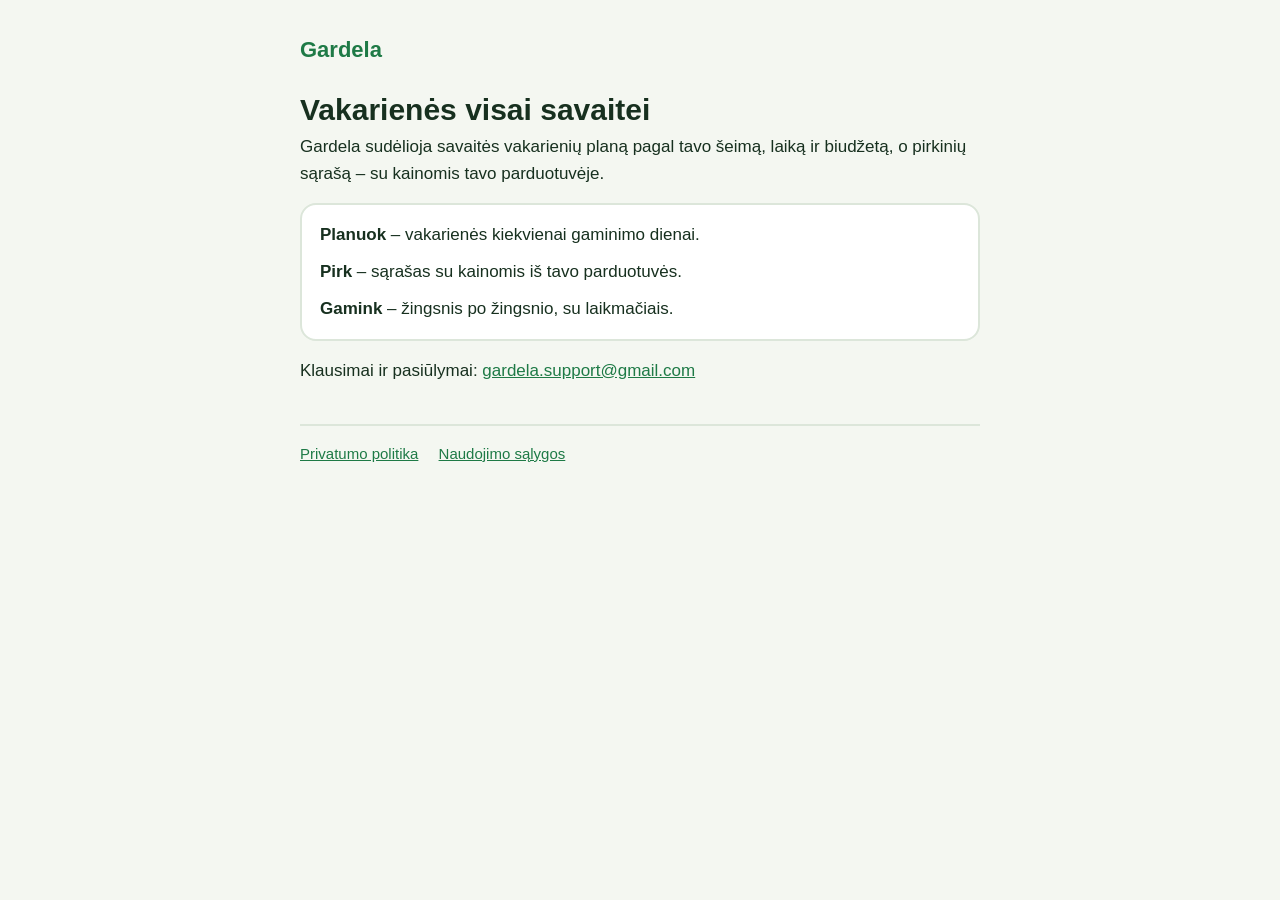
==== index.html @ df39441b "Add privacy policy and terms pages" ====
<!DOCTYPE html>
<html lang="lt">
<head>
<meta charset="utf-8">
<meta name="viewport" content="width=device-width, initial-scale=1">
<title>Gardela – vakarienės visai savaitei</title>
<meta name="description" content="Gardela sudėlioja savaitės vakarienių planą ir pirkinių sąrašą su kainomis tavo parduotuvėje.">
<link rel="stylesheet" href="/style.css">
</head>
<body>
<main>
<header><a class="brand" href="/">Gardela</a></header>
<h1>Vakarienės visai savaitei</h1>
<p>Gardela sudėlioja savaitės vakarienių planą pagal tavo šeimą, laiką ir biudžetą, o pirkinių sąrašą – su kainomis tavo parduotuvėje.</p>
<div class="card">
<p><strong>Planuok</strong> – vakarienės kiekvienai gaminimo dienai.</p>
<p><strong>Pirk</strong> – sąrašas su kainomis iš tavo parduotuvės.</p>
<p style="margin:0"><strong>Gamink</strong> – žingsnis po žingsnio, su laikmačiais.</p>
</div>
<p>Klausimai ir pasiūlymai: <a href="mailto:gardela.support@gmail.com">gardela.support@gmail.com</a></p>
<footer>
<a href="/privatumas">Privatumo politika</a>
<a href="/salygos">Naudojimo sąlygos</a>
</footer>
</main>
</body>
</html>
---- style.css ----
:root{--bg:#F4F7F1;--text:#17301F;--muted:#4F6355;--accent:#1E7A46;--line:#DCE6DA;--card:#FFFFFF}
*{box-sizing:border-box}
html{-webkit-text-size-adjust:100%}
body{margin:0;background:var(--bg);color:var(--text);font:17px/1.6 -apple-system,BlinkMacSystemFont,"Segoe UI",Roboto,"Helvetica Neue",Arial,sans-serif}
main{max-width:720px;margin:0 auto;padding:32px 20px 64px}
header{margin-bottom:24px}
.brand{font-weight:800;font-size:22px;color:var(--accent);text-decoration:none}
h1{font-size:30px;line-height:1.25;margin:24px 0 4px}
.updated{color:var(--muted);font-size:15px;margin:0 0 24px}
h2{font-size:20px;line-height:1.3;margin:32px 0 8px}
p,li{margin:0 0 10px}
ul{padding-left:22px;margin:0 0 12px}
a{color:var(--accent)}
.card{background:var(--card);border:2px solid var(--line);border-radius:16px;padding:16px 18px;margin:16px 0}
footer{margin-top:40px;padding-top:16px;border-top:2px solid var(--line);color:var(--muted);font-size:15px}
footer a{margin-right:16px}
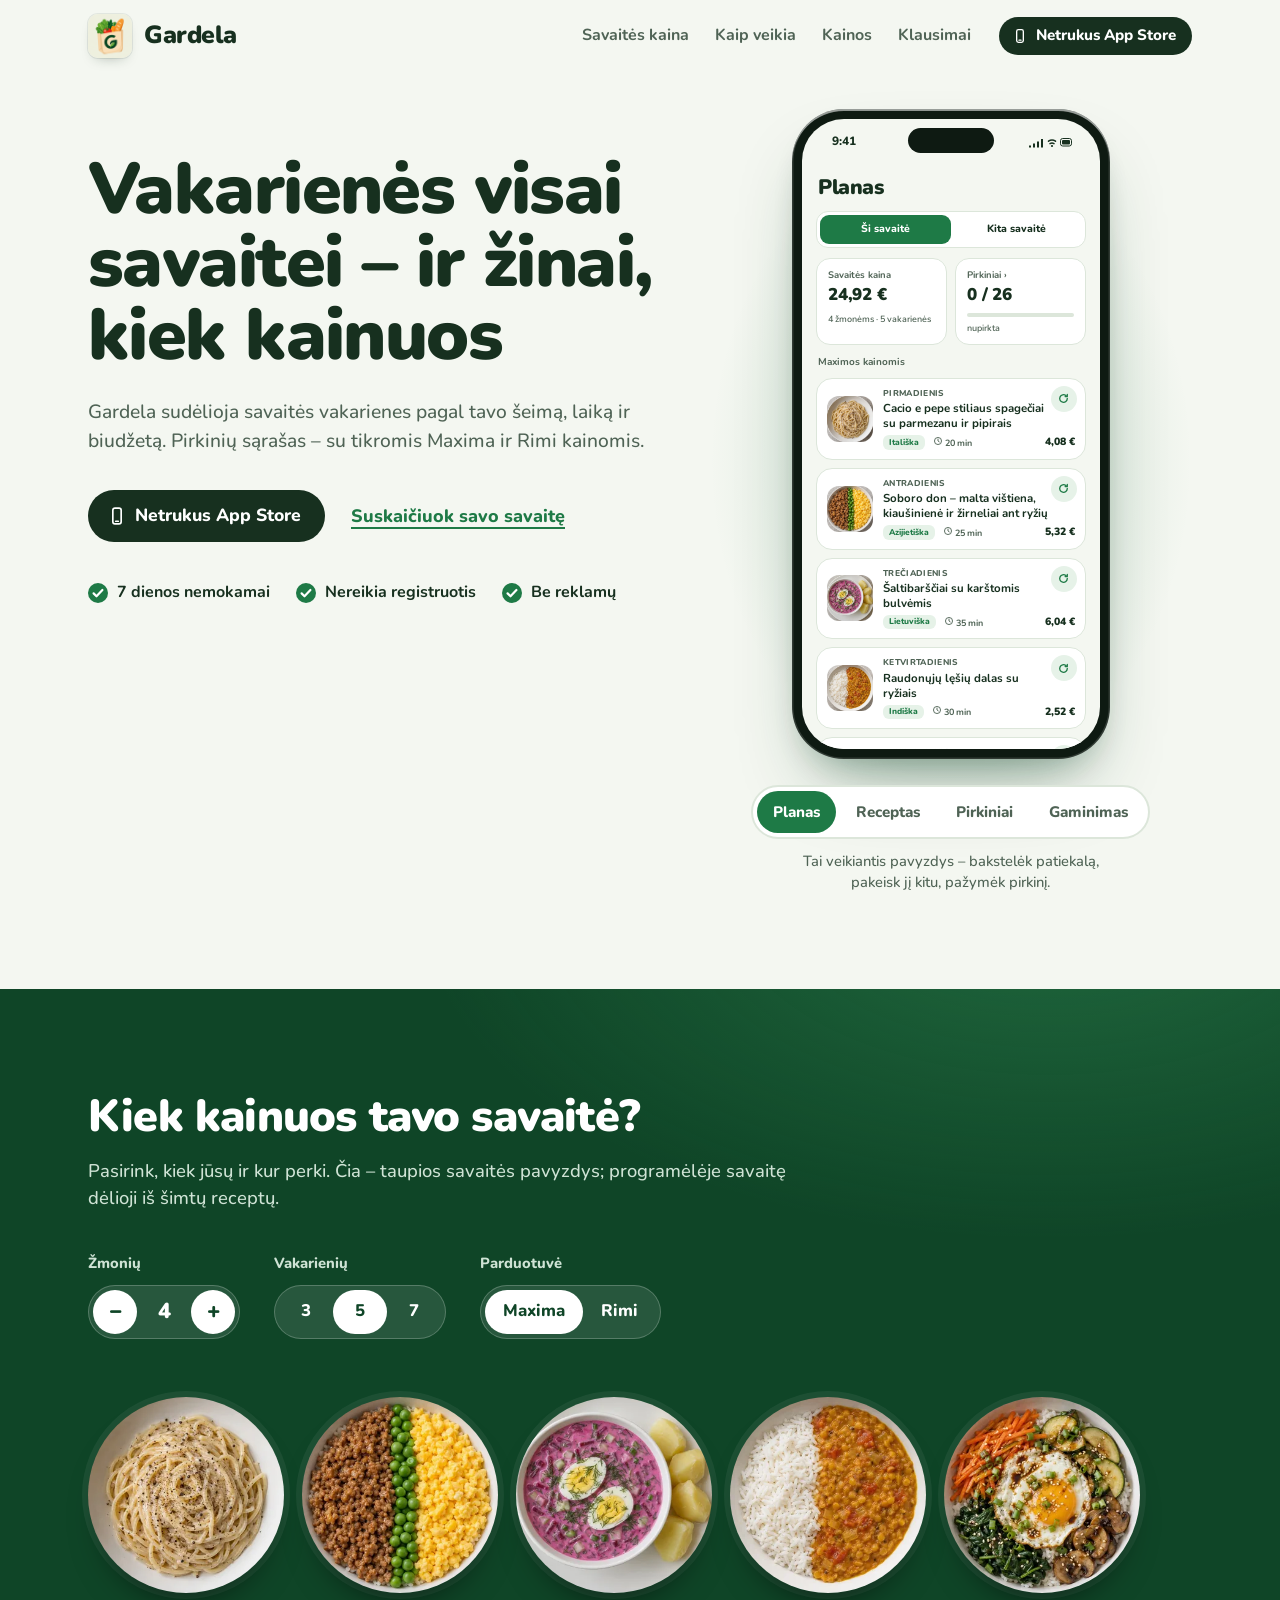
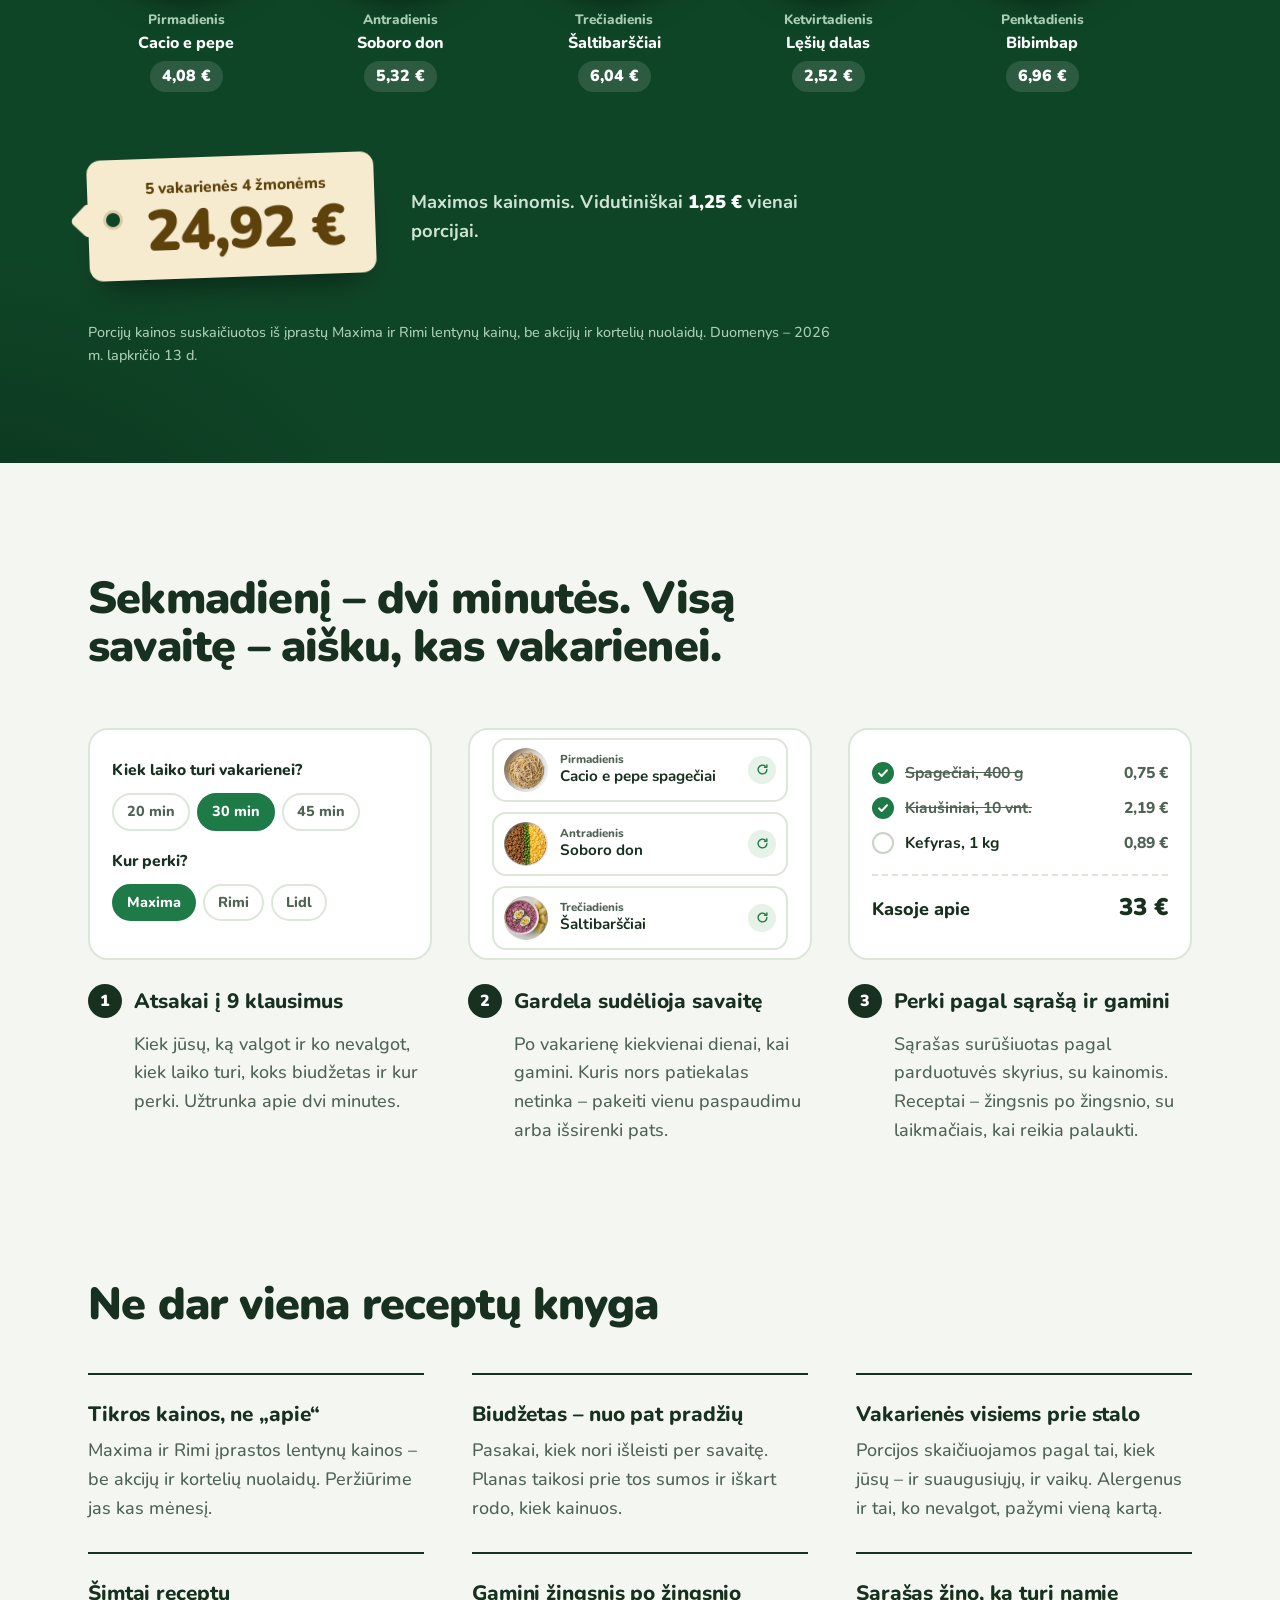
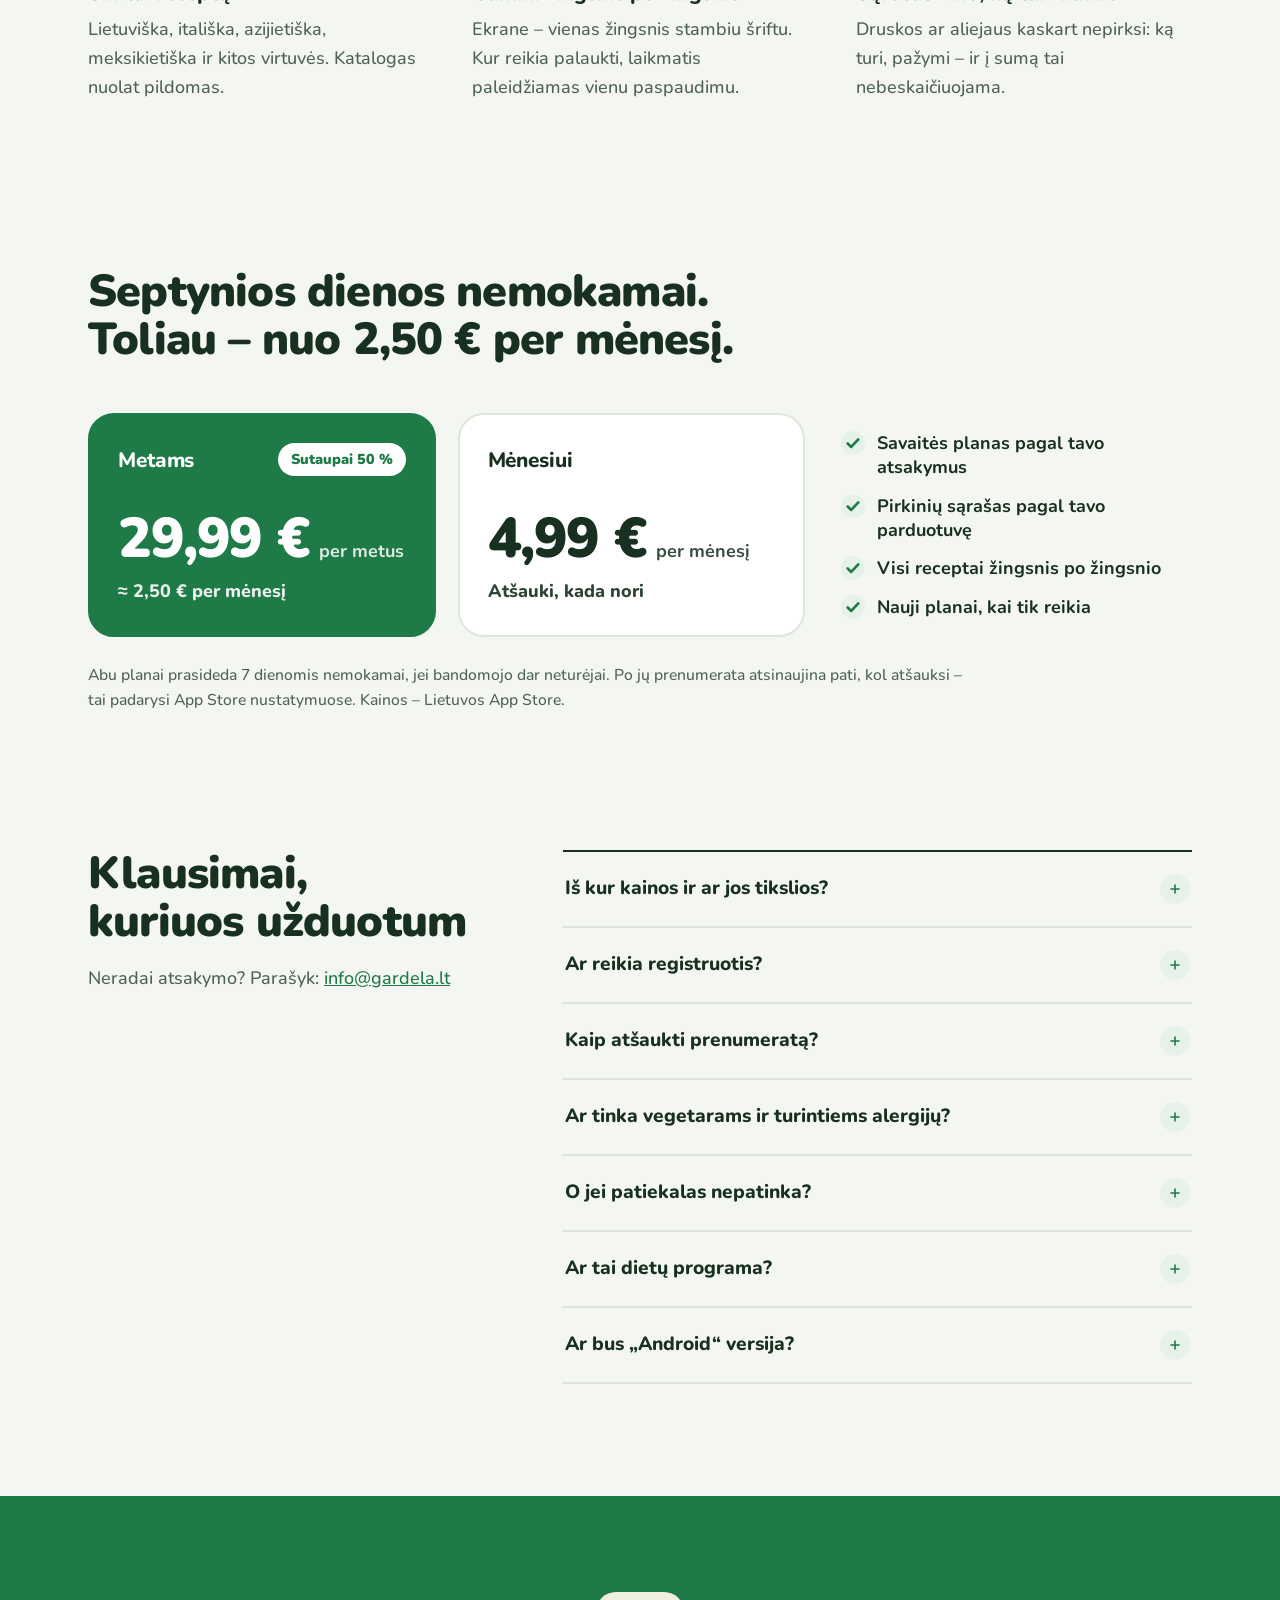
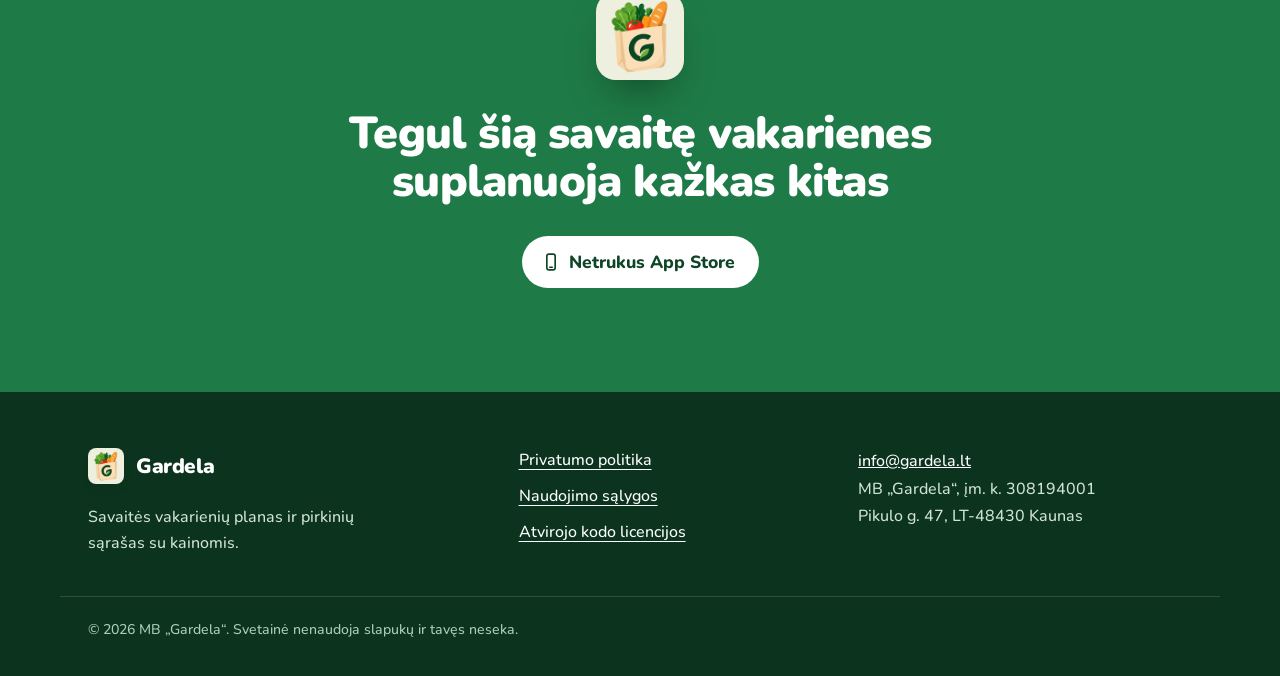
==== commit f99e64ca: "New site: home page, legal pages, licences" ====
--- a/index.html
+++ b/index.html
@@ -3,25 +3,299 @@
 <head>
 <meta charset="utf-8">
 <meta name="viewport" content="width=device-width, initial-scale=1">
-<title>Gardela – vakarienės visai savaitei</title>
-<meta name="description" content="Gardela sudėlioja savaitės vakarienių planą ir pirkinių sąrašą su kainomis tavo parduotuvėje.">
-<link rel="stylesheet" href="/style.css">
+<title>Gardela – vakarienės visai savaitei, su kainomis</title>
+<meta name="description" content="Gardela sudėlioja savaitės vakarienių planą pagal tavo šeimą, laiką ir biudžetą, o pirkinių sąrašą – su tikromis Maxima ir Rimi kainomis. Programėlė iPhone.">
+<meta name="theme-color" content="#F4F7F1">
+<link rel="canonical" href="https://gardela.lt/">
+<meta property="og:type" content="website">
+<meta property="og:locale" content="lt_LT">
+<meta property="og:site_name" content="Gardela">
+<meta property="og:url" content="https://gardela.lt/">
+<meta property="og:title" content="Gardela – vakarienės visai savaitei, su kainomis">
+<meta property="og:description" content="Savaitės vakarienių planas ir pirkinių sąrašas su tikromis Maxima ir Rimi kainomis.">
+<meta property="og:image" content="https://gardela.lt/img/og.jpg">
+<meta name="twitter:card" content="summary_large_image">
+<link rel="icon" href="favicon.png" type="image/png">
+<link rel="apple-touch-icon" href="apple-touch-icon.png">
+<link rel="preload" href="fonts/nunito-latin.woff2" as="font" type="font/woff2" crossorigin>
+<link rel="preload" href="fonts/nunito-latin-ext.woff2" as="font" type="font/woff2" crossorigin>
+<link rel="stylesheet" href="site.css">
 </head>
 <body>
-<main>
-<header><a class="brand" href="/">Gardela</a></header>
-<h1>Vakarienės visai savaitei</h1>
-<p>Gardela sudėlioja savaitės vakarienių planą pagal tavo šeimą, laiką ir biudžetą, o pirkinių sąrašą – su kainomis tavo parduotuvėje.</p>
-<div class="card">
-<p><strong>Planuok</strong> – vakarienės kiekvienai gaminimo dienai.</p>
-<p><strong>Pirk</strong> – sąrašas su kainomis iš tavo parduotuvės.</p>
-<p style="margin:0"><strong>Gamink</strong> – žingsnis po žingsnio, su laikmačiais.</p>
-</div>
-<p>Klausimai ir pasiūlymai: <a href="mailto:gardela.support@gmail.com">gardela.support@gmail.com</a></p>
-<footer>
-<a href="/privatumas">Privatumo politika</a>
-<a href="/salygos">Naudojimo sąlygos</a>
+<a class="skip" href="#turinys">Pereiti prie turinio</a>
+
+<header class="top" id="top">
+  <div class="top-in">
+  <a class="brand" href="#turinys" aria-label="Gardela – į puslapio viršų">
+    <img src="img/gardela-192.png" width="44" height="44" alt="">
+    <span>Gardela</span>
+  </a>
+  <nav class="top-nav" aria-label="Puslapio dalys">
+    <a href="#savaite">Savaitės kaina</a>
+    <a href="#kaip-veikia">Kaip veikia</a>
+    <a href="#kainos">Kainos</a>
+    <a href="#duk">Klausimai</a>
+  </nav>
+  <span class="soon"><svg viewBox="0 0 24 24" width="16" height="16" aria-hidden="true"><rect x="7" y="2.5" width="10" height="19" rx="2.6" fill="none" stroke="currentColor" stroke-width="2"/><path d="M10.5 18.3h3" stroke="currentColor" stroke-width="2" stroke-linecap="round"/></svg>Netrukus App Store</span>
+  <button type="button" class="menu-btn" id="menu-btn" aria-expanded="false" aria-controls="mnav" aria-label="Meniu"><span></span><span></span><span></span></button>
+  </div>
+  <nav class="mnav" id="mnav" aria-label="Puslapio dalys" hidden>
+    <a href="#savaite">Savaitės kaina</a>
+    <a href="#kaip-veikia">Kaip veikia</a>
+    <a href="#kainos">Kainos</a>
+    <a href="#duk">Klausimai</a>
+  </nav>
+</header>
+
+<main id="turinys">
+
+<section class="hero">
+  <div class="hero-copy">
+    <h1>Vakarienės visai savaitei&nbsp;– ir&nbsp;žinai, kiek kainuos</h1>
+    <p class="lead">Gardela sudėlioja savaitės vakarienes pagal tavo šeimą, laiką ir biudžetą. Pirkinių sąrašas – su tikromis Maxima ir Rimi kainomis.</p>
+    <div class="hero-cta">
+      <span class="soon soon-lg"><svg viewBox="0 0 24 24" width="20" height="20" aria-hidden="true"><rect x="7" y="2.5" width="10" height="19" rx="2.6" fill="none" stroke="currentColor" stroke-width="2"/><path d="M10.5 18.3h3" stroke="currentColor" stroke-width="2" stroke-linecap="round"/></svg>Netrukus App Store</span>
+      <a class="quiet-link" href="#savaite">Suskaičiuok savo savaitę</a>
+    </div>
+    <ul class="proof">
+      <li>7 dienos nemokamai</li>
+      <li>Nereikia registruotis</li>
+      <li>Be reklamų</li>
+    </ul>
+  </div>
+
+  <div class="demo" aria-label="Veikiantis programėlės pavyzdys">
+    <div class="phone">
+      <div class="phone-island" aria-hidden="true"></div>
+      <div class="phone-status" aria-hidden="true"><span>9:41</span><svg viewBox="0 0 46 12" width="46" height="12"><path d="M1 9.5h2v2H1zM5 7.5h2v4H5zM9 5.5h2v6H9zM13 3h2v8.5h-2z" fill="currentColor"/><path d="M20.5 5.2a6 6 0 0 1 7 0M22 7.6a3.6 3.6 0 0 1 4 0" fill="none" stroke="currentColor" stroke-width="1.5" stroke-linecap="round"/><circle cx="24" cy="10" r="1.1" fill="currentColor"/><rect x="32.5" y="2.5" width="11" height="7.5" rx="2.2" fill="none" stroke="currentColor" stroke-width="1"/><rect x="34" y="4" width="8" height="4.5" rx="1" fill="currentColor"/></svg></div>
+      <div class="screen" id="screen" tabindex="-1">
+        <noscript><p class="noscript">Pavyzdžiui reikia įjungto „JavaScript“.</p></noscript>
+      </div>
+    </div>
+    <div class="demo-side">
+      <div class="demo-tabs" role="tablist" aria-label="Pavyzdžio ekranai">
+        <button role="tab" id="tab-plan" data-tab="plan" aria-selected="true" aria-controls="screen">Planas</button>
+        <button role="tab" id="tab-recipe" data-tab="recipe" aria-selected="false" aria-controls="screen" tabindex="-1">Receptas</button>
+        <button role="tab" id="tab-list" data-tab="list" aria-selected="false" aria-controls="screen" tabindex="-1">Pirkiniai</button>
+        <button role="tab" id="tab-cook" data-tab="cook" aria-selected="false" aria-controls="screen" tabindex="-1">Gaminimas</button>
+      </div>
+      <p class="demo-hint" id="demo-hint">Tai veikiantis pavyzdys – bakstelėk patiekalą, pakeisk jį kitu, pažymėk pirkinį.</p>
+    </div>
+  </div>
+</section>
+
+<section class="week" id="savaite" aria-labelledby="savaite-h">
+  <div class="wrap">
+    <div class="week-head">
+      <h2 id="savaite-h">Kiek kainuos tavo savaitė?</h2>
+      <p>Pasirink, kiek jūsų ir kur perki. Čia – taupios savaitės pavyzdys; programėlėje savaitę dėlioji iš šimtų receptų.</p>
+    </div>
+
+    <div class="week-controls">
+      <div class="ctl">
+        <span class="ctl-label" id="lbl-people">Žmonių</span>
+        <div class="stepper" role="group" aria-labelledby="lbl-people">
+          <button type="button" id="people-minus" aria-label="Mažiau žmonių">−</button>
+          <output id="people-val" aria-live="polite">4</output>
+          <button type="button" id="people-plus" aria-label="Daugiau žmonių">+</button>
+        </div>
+      </div>
+      <div class="ctl">
+        <span class="ctl-label" id="lbl-dinners">Vakarienių</span>
+        <div class="seg" role="radiogroup" aria-labelledby="lbl-dinners" id="seg-dinners">
+          <button type="button" role="radio" aria-checked="false" data-v="3">3</button>
+          <button type="button" role="radio" aria-checked="true" data-v="5">5</button>
+          <button type="button" role="radio" aria-checked="false" data-v="7">7</button>
+        </div>
+      </div>
+      <div class="ctl">
+        <span class="ctl-label" id="lbl-store">Parduotuvė</span>
+        <div class="seg" role="radiogroup" aria-labelledby="lbl-store" id="seg-store">
+          <button type="button" role="radio" aria-checked="true" data-v="maxima">Maxima</button>
+          <button type="button" role="radio" aria-checked="false" data-v="rimi">Rimi</button>
+        </div>
+      </div>
+    </div>
+
+    <ol class="plates" id="plates" aria-label="Savaitės vakarienės"></ol>
+
+    <div class="week-total">
+      <div class="tag" aria-live="polite">
+        <span class="tag-hole" aria-hidden="true"></span>
+        <span class="tag-label" id="total-label">5 vakarienės 4 žmonėms</span>
+        <strong class="tag-sum" id="total-sum">24,92 €</strong>
+      </div>
+      <p class="week-avg" id="total-avg"></p>
+    </div>
+    <p class="week-note">Porcijų kainos suskaičiuotos iš įprastų Maxima ir Rimi lentynų kainų, be akcijų ir kortelių nuolaidų. Duomenys – 2026 m. lapkričio 13 d.</p>
+  </div>
+</section>
+
+<section class="how" id="kaip-veikia" aria-labelledby="how-h">
+  <div class="wrap">
+    <h2 id="how-h">Sekmadienį&nbsp;– dvi minutės. Visą savaitę&nbsp;– aišku, kas vakarienei.</h2>
+    <ol class="steps">
+      <li class="step">
+        <div class="vignette v-ask" aria-hidden="true">
+          <div class="v-q">Kiek laiko turi vakarienei?</div>
+          <div class="v-chips"><span>20 min</span><span class="on">30 min</span><span>45 min</span></div>
+          <div class="v-q">Kur perki?</div>
+          <div class="v-chips"><span class="on">Maxima</span><span>Rimi</span><span>Lidl</span></div>
+        </div>
+        <h3>Atsakai į 9 klausimus</h3>
+        <p>Kiek jūsų, ką valgot ir ko nevalgot, kiek laiko turi, koks biudžetas ir kur perki. Užtrunka apie dvi minutes.</p>
+      </li>
+      <li class="step">
+        <div class="vignette v-plan" aria-hidden="true">
+          <div class="v-row"><img src="img/plate-cacio.webp" width="44" height="44" alt="" loading="lazy"><span><b>Pirmadienis</b>Cacio e pepe spagečiai</span><i></i></div>
+          <div class="v-row"><img src="img/plate-soboro.webp" width="44" height="44" alt="" loading="lazy"><span><b>Antradienis</b>Soboro don</span><i></i></div>
+          <div class="v-row"><img src="img/plate-salti.webp" width="44" height="44" alt="" loading="lazy"><span><b>Trečiadienis</b>Šaltibarščiai</span><i></i></div>
+        </div>
+        <h3>Gardela sudėlioja savaitę</h3>
+        <p>Po vakarienę kiekvienai dienai, kai gamini. Kuris nors patiekalas netinka – pakeiti vienu paspaudimu arba išsirenki pats.</p>
+      </li>
+      <li class="step">
+        <div class="vignette v-list" aria-hidden="true">
+          <div class="v-item done"><i></i><span>Spagečiai, 400 g</span><em>0,75 €</em></div>
+          <div class="v-item done"><i></i><span>Kiaušiniai, 10 vnt.</span><em>2,19 €</em></div>
+          <div class="v-item"><i></i><span>Kefyras, 1 kg</span><em>0,89 €</em></div>
+          <div class="v-sum"><span>Kasoje apie</span><b>33 €</b></div>
+        </div>
+        <h3>Perki pagal sąrašą ir gamini</h3>
+        <p>Sąrašas surūšiuotas pagal parduotuvės skyrius, su kainomis. Receptai – žingsnis po žingsnio, su laikmačiais, kai reikia palaukti.</p>
+      </li>
+    </ol>
+  </div>
+</section>
+
+<section class="diff" id="kuo-kitokia" aria-labelledby="diff-h">
+  <div class="wrap">
+    <h2 id="diff-h">Ne dar viena receptų knyga</h2>
+    <div class="diff-grid">
+      <article>
+        <h3>Tikros kainos, ne „apie“</h3>
+        <p>Maxima ir Rimi įprastos lentynų kainos – be akcijų ir kortelių nuolaidų. Peržiūrime jas kas mėnesį.</p>
+      </article>
+      <article>
+        <h3>Biudžetas&nbsp;– nuo pat pradžių</h3>
+        <p>Pasakai, kiek nori išleisti per savaitę. Planas taikosi prie tos sumos ir iškart rodo, kiek kainuos.</p>
+      </article>
+      <article>
+        <h3>Vakarienės visiems prie stalo</h3>
+        <p>Porcijos skaičiuojamos pagal tai, kiek jūsų – ir suaugusiųjų, ir vaikų. Alergenus ir tai, ko nevalgot, pažymi vieną kartą.</p>
+      </article>
+      <article>
+        <h3>Šimtai receptų</h3>
+        <p>Lietuviška, itališka, azijietiška, meksikietiška ir kitos virtuvės. Katalogas nuolat pildomas.</p>
+      </article>
+      <article>
+        <h3>Gamini žingsnis po žingsnio</h3>
+        <p>Ekrane – vienas žingsnis stambiu šriftu. Kur reikia palaukti, laikmatis paleidžiamas vienu paspaudimu.</p>
+      </article>
+      <article>
+        <h3>Sąrašas žino, ką turi namie</h3>
+        <p>Druskos ar aliejaus kaskart nepirksi: ką turi, pažymi – ir į sumą tai nebeskaičiuojama.</p>
+      </article>
+    </div>
+  </div>
+</section>
+
+<section class="pricing" id="kainos" aria-labelledby="price-h">
+  <div class="wrap">
+    <h2 id="price-h">Septynios dienos nemokamai. Toliau&nbsp;– nuo 2,50&nbsp;€ per mėnesį.</h2>
+    <div class="plans">
+      <article class="plan plan-year">
+        <header>
+          <h3>Metams</h3>
+          <span class="badge">Sutaupai 50 %</span>
+        </header>
+        <p class="price"><strong>29,99 €</strong><span>per metus</span></p>
+        <p class="price-sub">≈ 2,50 € per mėnesį</p>
+      </article>
+      <article class="plan">
+        <header><h3>Mėnesiui</h3></header>
+        <p class="price"><strong>4,99 €</strong><span>per mėnesį</span></p>
+        <p class="price-sub">Atšauki, kada nori</p>
+      </article>
+      <ul class="included">
+        <li>Savaitės planas pagal tavo atsakymus</li>
+        <li>Pirkinių sąrašas pagal tavo parduotuvę</li>
+        <li>Visi receptai žingsnis po žingsnio</li>
+        <li>Nauji planai, kai tik reikia</li>
+      </ul>
+    </div>
+    <p class="fine">Abu planai prasideda 7 dienomis nemokamai, jei bandomojo dar neturėjai. Po jų prenumerata atsinaujina pati, kol atšauksi – tai padarysi App Store nustatymuose. Kainos – Lietuvos App Store.</p>
+  </div>
+</section>
+
+<section class="faq" id="duk" aria-labelledby="faq-h">
+  <div class="wrap faq-wrap">
+    <div class="faq-head"><h2 id="faq-h">Klausimai, kuriuos užduotum</h2><p>Neradai atsakymo? Parašyk: <a href="mailto:info@gardela.lt">info@gardela.lt</a></p></div>
+    <div class="faq-list">
+      <details>
+        <summary>Iš kur kainos ir ar jos tikslios?</summary>
+        <p>Maxima ir Rimi kainas imame iš jų elektroninių parduotuvių: įprastas lentynų kainas, be akcijų ir lojalumo kortelių nuolaidų. Peržiūrime jas kas mėnesį. Jei perki Lidl, Iki ar Norfoje, kainos bus apytikslės – programėlėje jos pažymėtos ženklu ≈. Tikras kitų parduotuvių kainas planuojame pridėti. Kasoje suma gali šiek tiek skirtis: parduotuvės kainas keičia dažniau nei mes.</p>
+      </details>
+      <details>
+        <summary>Ar reikia registruotis?</summary>
+        <p>Ne. Atsisiunti, atsakai į klausimus – ir Gardela sudėlioja tavo savaitę. Paskyros kurti nereikia. Prisijungti el. paštu arba su „Apple“ verta tik tam, kad planas neprapultų pakeitus telefoną.</p>
+      </details>
+      <details>
+        <summary>Kaip atšaukti prenumeratą?</summary>
+        <p>Programėlėje: Profilis → „Valdyti prenumeratą“. Arba telefone: Settings → tavo vardas → Subscriptions → Gardela. Atšaukus viskas veikia iki apmokėto laikotarpio pabaigos, o tos savaitės planas ir pirkinių sąrašas lieka matomi iki savaitės pabaigos.</p>
+      </details>
+      <details>
+        <summary>Ar tinka vegetarams ir turintiems alergijų?</summary>
+        <p>Taip. Gali rinktis: valgau viską, vegetariškai, veganiškai arba be mėsos, bet su žuvimi. Pažymėk alergenus – glitimą, pieno produktus, kiaušinius, riešutus, žuvį, vėžiagyvius, sezamą ar soją – ir receptų su jais plane nebus. Receptus atrenkame pagal ingredientus, bet gamintojų etiketes visada patikrink pats.</p>
+      </details>
+      <details>
+        <summary>O jei patiekalas nepatinka?</summary>
+        <p>Bet kurią dieną gali paprašyti kito pasiūlymo arba išsirinkti patiekalą pats. Kitos dienos lieka kaip buvo, o pirkinių sąrašas ir savaitės kaina persiskaičiuoja.</p>
+      </details>
+      <details>
+        <summary>Ar tai dietų programa?</summary>
+        <p>Ne. Gardela – apie kasdienes vakarienes šeimai: kad nereikėtų kas vakarą galvoti, ką gaminti, ir kad žinotum, kiek išleisi. Kiekvieno patiekalo maistinę vertę matysi, bet svorio tikslų ar dietų čia nėra.</p>
+      </details>
+      <details>
+        <summary>Ar bus „Android“ versija?</summary>
+        <p>Kol kas Gardela veikia tik „iPhone“. „Android“ versiją planuojame.</p>
+      </details>
+    </div>
+  </div>
+</section>
+
+<section class="closing" aria-labelledby="close-h">
+  <div class="wrap">
+    <img src="img/gardela-192.png" width="88" height="88" alt="" loading="lazy">
+    <h2 id="close-h">Tegul šią savaitę vakarienes suplanuoja kažkas kitas</h2>
+    <span class="soon soon-lg soon-light"><svg viewBox="0 0 24 24" width="20" height="20" aria-hidden="true"><rect x="7" y="2.5" width="10" height="19" rx="2.6" fill="none" stroke="currentColor" stroke-width="2"/><path d="M10.5 18.3h3" stroke="currentColor" stroke-width="2" stroke-linecap="round"/></svg>Netrukus App Store</span>
+  </div>
+</section>
+
+</main>
+
+<footer class="foot">
+  <div class="wrap foot-grid">
+    <div class="foot-brand">
+      <a class="brand" href="/"><img src="img/gardela-192.png" width="36" height="36" alt="" loading="lazy"><span>Gardela</span></a>
+      <p>Savaitės vakarienių planas ir pirkinių sąrašas su kainomis.</p>
+    </div>
+    <nav aria-label="Teisinė informacija">
+      <a href="/privatumas">Privatumo politika</a>
+      <a href="/salygos">Naudojimo sąlygos</a>
+      <a href="/licencijos">Atvirojo kodo licencijos</a>
+    </nav>
+    <address>
+      <a href="mailto:info@gardela.lt">info@gardela.lt</a><br>
+      MB „Gardela“, įm. k. 308194001<br>
+      Pikulo g. 47, LT-48430 Kaunas
+    </address>
+  </div>
+  <div class="wrap foot-small">
+    <p>© 2026 MB „Gardela“. Svetainė nenaudoja slapukų ir tavęs neseka.</p>
+  </div>
 </footer>
-</main>
+
+<script src="app.js" defer></script>
 </body>
 </html>
--- a/site.css
+++ b/site.css
@@ -0,0 +1,400 @@
+/* gardela.lt – vienas stilių failas. Spalvos ir šriftas – kaip programėlėje (tema „Daržas“). */
+@font-face{font-family:"Nunito";font-style:normal;font-weight:200 1000;font-display:swap;src:url("fonts/nunito-latin-ext.woff2") format("woff2");unicode-range:U+0100-02BA,U+02BD-02C5,U+02C7-02CC,U+02CE-02D7,U+02DD-02FF,U+0304,U+0308,U+0329,U+1D00-1DBF,U+1E00-1E9F,U+1EF2-1EFF,U+2020,U+20A0-20AB,U+20AD-20C0,U+2113,U+2C60-2C7F,U+A720-A7FF}
+@font-face{font-family:"Nunito";font-style:normal;font-weight:200 1000;font-display:swap;src:url("fonts/nunito-latin.woff2") format("woff2");unicode-range:U+0000-00FF,U+0131,U+0152-0153,U+02BB-02BC,U+02C6,U+02DA,U+02DC,U+0304,U+0308,U+0329,U+2000-206F,U+20AC,U+2122,U+2191,U+2193,U+2212,U+2215,U+FEFF,U+FFFD}
+
+:root{
+  --bg:#F4F7F1; --surface:#FFFFFF; --ink:#17301F; --muted:#4F6355; --line:#DCE6DA;
+  --green:#1E7A46; --green-soft:#E6F2E8; --green-deep:#0F4527; --green-night:#0B331D;
+  --tag:#F6EBCF; --tag-ink:#5E420B; --stone:#BCB7B4;
+  --r-card:20px; --wrap:1160px;
+  --shadow-phone:0 2px 0 rgba(255,255,255,.5) inset,0 40px 80px -30px rgba(15,69,39,.45),0 18px 36px -18px rgba(15,69,39,.35);
+}
+*{box-sizing:border-box}
+html{-webkit-text-size-adjust:100%;scroll-behavior:smooth;scroll-padding-top:var(--top-h,72px)}
+body{margin:0;background:var(--bg);color:var(--ink);font:500 18px/1.6 "Nunito",ui-rounded,"SF Pro Rounded",-apple-system,BlinkMacSystemFont,"Segoe UI",Roboto,sans-serif;-webkit-font-smoothing:antialiased;text-rendering:optimizeLegibility}
+img{display:block;max-width:100%}
+a{color:var(--green)}
+h1,h2,h3,p,ul,ol{margin:0}
+ul,ol{padding:0;list-style:none}
+button{font:inherit;color:inherit;cursor:pointer}
+a,button,summary{-webkit-tap-highlight-color:transparent}
+:focus-visible{outline:3px solid var(--green);outline-offset:3px;border-radius:8px}
+.week :focus-visible,.closing :focus-visible{outline-color:#fff}
+.wrap{max-width:var(--wrap);margin:0 auto;padding:0 28px}
+.skip{position:absolute;left:16px;top:-60px;background:var(--ink);color:#fff;padding:10px 16px;border-radius:12px;z-index:10;text-decoration:none;font-weight:800}
+.skip:focus{top:12px}
+
+h1{font-weight:900;font-size:clamp(2.5rem,5.6vw,4.6rem);line-height:1.02;letter-spacing:-.022em;text-wrap:balance}
+h2{font-weight:900;font-size:clamp(1.9rem,3.5vw,3rem);line-height:1.08;letter-spacing:-.018em;text-wrap:balance}
+h3{font-weight:800;font-size:1.3rem;line-height:1.25;letter-spacing:-.005em}
+
+/* ---------- viršus ---------- */
+.top{position:sticky;top:0;z-index:30;background:var(--bg);border-bottom:1px solid transparent;transition:border-color .2s,box-shadow .2s}
+.top.scrolled{border-bottom-color:var(--line);box-shadow:0 10px 30px -22px rgba(23,48,31,.35)}
+.top-in{max-width:var(--wrap);margin:0 auto;padding:14px 28px;display:flex;align-items:center;gap:28px}
+.brand{display:inline-flex;align-items:center;gap:12px;text-decoration:none;color:var(--ink);font-weight:900;font-size:1.55rem;letter-spacing:-.02em}
+.brand img{border-radius:22.5%;box-shadow:0 0 0 1px rgba(23,48,31,.08),0 6px 14px -8px rgba(23,48,31,.4)}
+.top-nav{margin-left:auto;display:flex;gap:26px}
+.top-nav a{color:var(--muted);text-decoration:none;font-weight:700;font-size:1rem;white-space:nowrap}
+.top-nav a{position:relative;padding:8px 0}
+.top-nav a:hover{color:var(--ink)}
+.top-nav a[aria-current=true]{color:var(--ink)}
+.top-nav a::after{content:"";position:absolute;left:0;right:0;bottom:0;height:3px;border-radius:3px;background:var(--green);transform:scaleX(0);transform-origin:left;transition:transform .22s ease}
+.top-nav a[aria-current=true]::after{transform:scaleX(1)}
+.menu-btn{display:none;width:46px;height:46px;border-radius:50%;border:2px solid var(--line);background:#fff;place-items:center;align-content:center;gap:4px;padding:0}
+.menu-btn span{display:block;width:18px;height:2.4px;border-radius:2px;background:var(--ink);transition:transform .2s,opacity .2s}
+.menu-btn[aria-expanded=true] span:nth-child(1){transform:translateY(6.4px) rotate(45deg)}
+.menu-btn[aria-expanded=true] span:nth-child(2){opacity:0}
+.menu-btn[aria-expanded=true] span:nth-child(3){transform:translateY(-6.4px) rotate(-45deg)}
+.mnav{position:absolute;left:0;right:0;top:100%;display:grid;padding:4px 20px 16px;background:var(--bg);border-top:1px solid var(--line);box-shadow:0 22px 34px -18px rgba(23,48,31,.5)}
+.mnav[hidden]{display:none}
+.mnav a{padding:14px 4px;font-weight:800;font-size:1.15rem;color:var(--ink);text-decoration:none;border-bottom:1px solid var(--line)}
+.mnav a:last-child{border-bottom:0}
+.mnav a[aria-current=true]{color:var(--green)}
+.soon{display:inline-flex;align-items:center;gap:8px;background:var(--ink);color:#fff;font-weight:800;font-size:.95rem;line-height:1;padding:11px 16px 11px 13px;border-radius:999px;white-space:nowrap}
+.soon-lg{font-size:1.1rem;padding:16px 24px 16px 19px}
+.soon-light{background:#fff;color:var(--green-deep)}
+
+/* ---------- hero ---------- */
+.hero{max-width:var(--wrap);margin:0 auto;padding:36px 28px 96px;display:grid;grid-template-columns:minmax(0,1.08fr) minmax(0,.92fr);gap:56px;align-items:start}
+.hero-copy{padding-top:44px}
+.lead{margin-top:26px;font-size:clamp(1.15rem,1.5vw,1.35rem);line-height:1.5;color:var(--muted);max-width:33em}
+.hero-cta{margin-top:34px;display:flex;flex-wrap:wrap;align-items:center;gap:14px 26px}
+.quiet-link{font-weight:800;color:var(--green);text-underline-offset:5px;text-decoration-thickness:2px}
+.proof{margin-top:38px;display:flex;flex-wrap:wrap;gap:10px 26px;color:var(--ink);font-weight:700;font-size:1rem}
+.proof li{display:flex;align-items:center;gap:9px}
+.proof li::before{content:"";width:20px;height:20px;border-radius:50%;background:var(--green) url("data:image/svg+xml,%3Csvg xmlns='http://www.w3.org/2000/svg' viewBox='0 0 20 20'%3E%3Cpath d='M5.6 10.4l2.9 2.9 5.9-6.3' fill='none' stroke='%23fff' stroke-width='2.2' stroke-linecap='round' stroke-linejoin='round'/%3E%3C/svg%3E") center/100% no-repeat;flex:none}
+
+/* ---------- telefono pavyzdys ---------- */
+.demo{display:grid;justify-items:center;gap:26px;position:relative}
+.demo::before{content:"";position:absolute;inset:4% 0 14% 0;background:radial-gradient(closest-side,rgba(30,122,70,.20),rgba(30,122,70,0));z-index:0;pointer-events:none}
+.phone{position:relative;z-index:1;width:318px;max-width:84vw;aspect-ratio:318/650;background:#0E1A12;border-radius:52px;padding:10px;box-shadow:var(--shadow-phone)}
+.phone::after{content:"";position:absolute;inset:0;border-radius:52px;box-shadow:0 0 0 1.5px rgba(255,255,255,.14) inset;pointer-events:none}
+.phone-island{position:absolute;top:19px;left:50%;width:86px;height:25px;margin-left:-43px;background:#0E1A12;border-radius:20px;z-index:3}
+.screen{position:relative;height:100%;background:var(--bg);border-radius:42px;overflow:hidden;font-size:12px;line-height:1.35;color:var(--ink)}
+.screen:focus{outline:none}
+.noscript{padding:120px 24px;text-align:center;color:var(--muted)}
+.phone-status{position:absolute;top:10px;left:10px;right:10px;height:44px;z-index:2;display:flex;align-items:center;justify-content:space-between;padding:2px 26px 0 30px;font-size:12px;font-weight:800;color:var(--ink);pointer-events:none}
+.view{position:absolute;inset:0;padding-top:44px;display:flex;flex-direction:column;animation:viewIn .28s cubic-bezier(.2,.7,.2,1)}
+@keyframes viewIn{from{opacity:0;transform:translateY(8px)}to{opacity:1;transform:none}}
+.scroll{flex:1;min-width:0;overflow-x:hidden;overflow-y:auto;touch-action:pan-y;padding:10px 14px 18px;scrollbar-width:none;-webkit-overflow-scrolling:touch}
+.scroll>*{max-width:100%}
+.scroll::-webkit-scrollbar{display:none}
+.s-title{font-size:21px;font-weight:900;letter-spacing:-.02em;margin:0 2px 10px}
+
+.s-seg{display:grid;grid-template-columns:1fr 1fr;background:#fff;border:1.5px solid var(--line);border-radius:12px;padding:3px;font-weight:800;font-size:10.5px;text-align:center}
+.s-seg span{padding:7px 4px;border-radius:9px;color:var(--ink)}
+.s-seg .on{background:var(--green);color:#fff}
+.s-cards{display:grid;grid-template-columns:1fr 1fr;gap:8px;margin-top:10px}
+.s-card{background:#fff;border:1.5px solid var(--line);border-radius:14px;padding:10px 11px;text-align:left;display:block;width:100%}
+.s-card small{display:block;font-size:9.5px;font-weight:700;color:var(--muted)}
+.s-card b{display:block;font-size:17px;font-weight:900;letter-spacing:-.01em;margin:3px 0 6px}
+.s-bar{height:4px;border-radius:4px;background:var(--line);overflow:hidden}
+.s-bar i{display:block;height:100%;background:var(--green);border-radius:4px;transition:width .35s ease}
+.s-card em{display:block;font-style:normal;font-size:9px;color:var(--muted);margin-top:5px;font-weight:600}
+.s-meta{margin:11px 2px 8px;font-size:10px;font-weight:700;color:var(--muted)}
+
+.day{position:relative;display:flex;gap:10px;align-items:center;background:#fff;border:1.5px solid var(--line);border-radius:16px;padding:9px 10px;margin-bottom:8px;width:100%;text-align:left}
+.day.today{border-color:var(--green);box-shadow:0 0 0 1px var(--green)}
+.day-open{position:absolute;inset:0;border:0;background:none;border-radius:16px}
+.day img{width:46px;height:46px;border-radius:12px;flex:none;background:var(--stone)}
+.day-body{min-width:0;flex:1}
+.day-label{display:flex;align-items:center;gap:6px;font-size:8.5px;font-weight:800;letter-spacing:.04em;text-transform:uppercase;color:var(--muted)}
+.day-label .now{text-transform:none;letter-spacing:0;background:var(--green-soft);color:var(--green);padding:1px 6px;border-radius:6px;font-size:8.5px}
+.day-title{font-size:11.5px;font-weight:700;line-height:1.3;margin:2px 26px 4px 0;display:-webkit-box;-webkit-line-clamp:2;-webkit-box-orient:vertical;overflow:hidden}
+.day-foot{display:flex;align-items:center;gap:8px;font-size:9px;color:var(--muted);font-weight:700}
+.chip{background:var(--green-soft);color:var(--green);padding:1.5px 6px;border-radius:6px;font-weight:800;font-size:8.5px}
+.day-foot .d-price{margin-left:auto;color:var(--ink);font-weight:900;font-size:10.5px}
+.swap{position:absolute;top:7px;right:8px;width:26px;height:26px;border-radius:50%;border:0;background:var(--green-soft);color:var(--green);display:grid;place-items:center;z-index:2}
+.swap svg{width:13px;height:13px}
+.swap:active{transform:scale(.92)}
+.day.swapped img,.day.swapped .day-title{animation:pop .4s cubic-bezier(.2,.9,.3,1.2)}
+@keyframes pop{0%{opacity:.2;transform:scale(.9)}100%{opacity:1;transform:none}}
+
+/* receptas */
+.r-top{display:flex;justify-content:space-between;align-items:center;margin:0 0 8px}
+.r-back{border:0;background:none;padding:4px 2px;font-weight:800;font-size:11px;color:var(--ink);display:flex;align-items:center;gap:3px}
+.r-hero{width:100%;height:auto;aspect-ratio:3/2;object-fit:cover;border-radius:14px;background:var(--stone);margin-bottom:11px}
+.r-title{font-size:15px;font-weight:900;line-height:1.22;text-align:center;letter-spacing:-.01em}
+.r-chip{display:table;margin:7px auto}
+.r-desc{font-size:10px;color:var(--muted);text-align:center;display:-webkit-box;-webkit-line-clamp:2;-webkit-box-orient:vertical;overflow:hidden}
+.r-stats{display:grid;grid-template-columns:repeat(3,1fr);background:#fff;border-radius:14px;margin:11px 0;padding:9px 4px;text-align:center}
+.r-stats div+div{border-left:1.5px solid var(--line)}
+.r-stats small{display:block;font-size:8.5px;color:var(--muted);font-weight:700}
+.r-stats b{font-size:13px;font-weight:900}
+.btn{display:flex;align-items:center;justify-content:center;gap:7px;width:100%;border:0;border-radius:999px;background:var(--green);color:#fff;font-weight:800;font-size:11.5px;padding:11px 12px}
+.btn.ghost{background:#fff;color:var(--ink);border:1.5px solid var(--line)}
+.btn:active{transform:scale(.985)}
+.nut{background:#fff;border-radius:14px;padding:10px;margin-top:10px}
+.nut>small{display:block;font-size:8.5px;font-weight:800;letter-spacing:.05em;text-transform:uppercase;color:var(--muted)}
+.nut>em{display:block;font-style:normal;font-size:8.5px;color:var(--muted);margin:1px 0 7px}
+.nut-grid{display:grid;grid-template-columns:repeat(4,1fr);gap:5px}
+.nut-grid div{border-radius:9px;padding:6px 2px;text-align:center}
+.nut-grid b{display:block;font-size:13px;font-weight:900}
+.nut-grid span{font-size:8px;color:var(--muted);font-weight:700}
+.n-k{background:#FBEEE8}.n-k b{color:#B8441B}.n-p{background:#F8EAF0}.n-p b{color:#9E2F4E}.n-c{background:#F7F0E0}.n-c b{color:#845C00}.n-f{background:#EAF0F7}.n-f b{color:#2D5B88}
+.r-tabs{display:grid;grid-template-columns:1fr 1fr;background:#E3EAE1;border-radius:11px;padding:3px;margin:10px 0 8px}
+.r-tabs button{border:0;background:none;border-radius:8px;padding:6px;font-weight:800;font-size:10.5px;color:var(--muted)}
+.r-tabs button[aria-selected=true]{background:#fff;color:var(--ink)}
+.r-list{background:#fff;border-radius:14px;padding:3px 11px}
+.r-list li{padding:8px 0;font-size:10.5px;font-weight:600;border-bottom:1.5px solid #EEF2EC;overflow-wrap:anywhere}
+.r-list li:last-child{border-bottom:0}
+.r-list li.opt{color:var(--muted)}
+.r-steps li{display:grid;grid-template-columns:20px 1fr;gap:8px}
+.r-steps li>b{width:20px;height:20px;border-radius:50%;background:var(--green-soft);color:var(--green);display:grid;place-items:center;font-size:10px;font-weight:900}
+
+/* pirkiniai */
+.l-card{background:#fff;border:1.5px solid var(--line);border-radius:14px;padding:11px 12px}
+.l-row{display:flex;justify-content:space-between;align-items:flex-end}
+.l-row small{display:block;font-size:9.5px;color:var(--muted);font-weight:700}
+.l-row b{font-size:17px;font-weight:900}
+.l-card .s-bar{margin:7px 0}
+.l-card p{font-size:9px;color:var(--muted);font-weight:600}
+.pantry{background:#fff;border:1.5px solid var(--line);border-radius:14px;padding:11px 12px;margin-top:9px}
+.pantry b{font-size:11.5px;font-weight:900}
+.pantry p{font-size:9px;color:var(--muted);margin:2px 0 7px;font-weight:600}
+.pantry div{display:flex;flex-wrap:wrap;gap:5px}
+.pantry span{border:1.5px solid var(--line);border-radius:999px;padding:3px 8px;font-size:9.5px;font-weight:800}
+.l-sec{font-size:9.5px;font-weight:800;color:var(--muted);margin:13px 2px 6px}
+.l-group{background:#fff;border-radius:14px;padding:2px 10px;overflow:hidden}
+.item{display:grid;grid-template-columns:22px 22px 1fr;gap:8px;align-items:center;width:100%;border:0;background:none;text-align:left;padding:8px 0;border-bottom:1.5px solid #EEF2EC}
+.item:last-child{border-bottom:0}
+.item>span:last-child{min-width:0}
+.item:active{opacity:.6}
+.s-card:active,.day:has(.day-open:active){background:#F3F7F1}
+.demo-tabs button:active,.r-tabs button:active{opacity:.7}
+.box{width:20px;height:20px;border-radius:50%;border:1.8px solid #C9D3C7;display:grid;place-items:center;transition:background .15s,border-color .15s}
+.item[aria-checked=true] .box{background:var(--green);border-color:var(--green)}
+.box svg{width:11px;height:11px;opacity:0;transition:opacity .15s}
+.item[aria-checked=true] .box svg{opacity:1}
+.emo{font-size:15px;line-height:1;text-align:center}
+.item b{display:block;font-size:11px;font-weight:800}
+.item small{display:block;font-size:8.5px;color:var(--muted);font-weight:600;white-space:nowrap;overflow:hidden;text-overflow:ellipsis}
+.item[aria-checked=true] b{text-decoration:line-through;color:var(--muted)}
+
+/* gaminimas */
+.c-head{display:grid;grid-template-columns:28px 1fr 28px;align-items:center;margin-bottom:9px}
+.c-x{border:0;background:none;font-size:15px;font-weight:800;padding:2px}
+.c-count{text-align:center;font-weight:800;font-size:11.5px}
+.c-prog{display:flex;gap:4px;margin-bottom:11px}
+.c-prog i{flex:1;height:4px;border-radius:4px;background:var(--line)}
+.c-prog i.on{background:var(--green)}
+.c-card{background:#fff;border-radius:16px;padding:14px;flex:1}
+.c-n{width:26px;height:26px;border-radius:50%;background:var(--green-soft);color:var(--green);display:grid;place-items:center;font-weight:900;font-size:13px;margin-bottom:10px}
+.c-text{font-size:14.5px;font-weight:600;line-height:1.42}
+.c-view .scroll{display:flex;flex-direction:column}
+.timer{margin-top:10px;font-variant-numeric:tabular-nums}
+.timer.run{background:var(--green-soft);border-color:var(--green);color:var(--green)}
+.timer.done{background:var(--green);border-color:var(--green);color:#fff}
+.c-nav{display:grid;grid-template-columns:1fr 1fr;gap:8px;margin-top:9px}
+.btn[disabled]{opacity:.4;cursor:default}
+
+/* skirtukai prie telefono */
+.demo-side{position:relative;z-index:1;display:grid;justify-items:center;gap:12px;width:100%;min-width:0}
+.demo-tabs{display:flex;gap:4px;background:#fff;border:2px solid var(--line);border-radius:999px;padding:4px;max-width:100%}
+.demo-tabs button{border:0;background:none;border-radius:999px;padding:9px 16px;font-weight:800;font-size:.95rem;color:var(--muted);white-space:nowrap}
+.demo-tabs button[aria-selected=true]{background:var(--green);color:#fff}
+.demo-hint{font-size:.92rem;color:var(--muted);text-align:center;max-width:22em;line-height:1.4}
+
+/* ---------- savaitės kaina ---------- */
+.week{background:var(--green-deep);color:#fff;padding:104px 0 96px;position:relative;overflow:hidden}
+.week::before{content:"";position:absolute;inset:0;background:radial-gradient(900px 480px at 82% -8%,rgba(64,170,104,.34),transparent 70%),radial-gradient(700px 420px at -6% 108%,rgba(11,51,29,.9),transparent 70%);pointer-events:none}
+.week .wrap{position:relative}
+.week-head{max-width:40em}
+.week-head p{margin-top:16px;color:#CFE3D5;font-size:1.15rem;line-height:1.5}
+.week-controls{display:flex;flex-wrap:wrap;gap:18px 34px;margin-top:40px}
+.ctl{display:grid;gap:9px}
+.ctl-label{font-weight:800;font-size:.92rem;color:#CFE3D5}
+.stepper,.seg{display:inline-flex;align-items:center;background:rgba(255,255,255,.1);border:1.5px solid rgba(255,255,255,.22);border-radius:999px;padding:4px;height:54px}
+.stepper button{width:44px;height:44px;border-radius:50%;border:0;background:#fff;color:var(--green-deep);font-weight:900;font-size:1.4rem;line-height:1;display:grid;place-items:center}
+.stepper button:disabled{opacity:.35;cursor:default}
+.stepper output{min-width:54px;text-align:center;font-weight:900;font-size:1.35rem;font-variant-numeric:tabular-nums}
+.seg button{border:0;background:none;color:#fff;height:44px;min-width:54px;padding:0 18px;border-radius:999px;font-weight:800;font-size:1.05rem}
+.seg button[aria-checked=true]{background:#fff;color:var(--green-deep)}
+
+.plates{display:flex;gap:18px;margin-top:52px;padding:6px 0 10px}
+.plate{flex:1 1 0;min-width:0;max-width:196px;display:flex;flex-direction:column;align-items:center;text-align:center;animation:plateIn .5s cubic-bezier(.2,.8,.25,1) both;animation-delay:calc(var(--i)*55ms)}
+@keyframes plateIn{from{opacity:0;transform:translateY(18px) scale(.94)}to{opacity:1;transform:none}}
+.plate img{width:100%;height:auto;aspect-ratio:1;border-radius:50%;box-shadow:0 22px 34px -18px rgba(0,0,0,.6),0 0 0 6px rgba(255,255,255,.06)}
+.plate-day{display:block;margin-top:16px;font-weight:800;font-size:.85rem;color:#A9CDB6}
+.plate-name{display:block;font-weight:800;font-size:1rem;line-height:1.25;margin:2px 0 8px;text-wrap:balance}
+.plate-price{display:inline-block;margin-top:auto;font-weight:900;font-size:1rem;font-variant-numeric:tabular-nums;background:rgba(255,255,255,.12);border-radius:999px;padding:3px 12px}
+
+.week-total{display:flex;flex-wrap:wrap;align-items:center;gap:22px 36px;margin-top:54px}
+.tag{position:relative;display:inline-grid;gap:2px;background:var(--tag);color:var(--tag-ink);padding:18px 30px 18px 58px;border-radius:14px;transform:rotate(-2deg);box-shadow:0 20px 34px -16px rgba(0,0,0,.55)}
+.tag::before{content:"";position:absolute;left:-13px;top:50%;width:26px;height:26px;margin-top:-13px;background:var(--tag);transform:rotate(45deg);border-radius:5px}
+.tag-hole{position:absolute;left:18px;top:50%;width:14px;height:14px;margin-top:-7px;border-radius:50%;background:var(--green-deep);box-shadow:0 0 0 3px rgba(94,66,11,.18)}
+.tag-label{font-weight:800;font-size:.98rem}
+.tag-sum{font-weight:900;font-size:clamp(2.4rem,5vw,3.6rem);line-height:1;letter-spacing:-.02em;font-variant-numeric:tabular-nums}
+.week-avg{font-size:1.15rem;color:#CFE3D5;font-weight:700;max-width:22em}
+.week-avg b{color:#fff;font-weight:900}
+.week-note{margin-top:44px;font-size:.9rem;color:#A9CDB6;max-width:52em}
+
+/* ---------- kaip veikia ---------- */
+.how{padding:112px 0 40px}
+.how h2{max-width:20em}
+.steps{display:grid;grid-template-columns:repeat(3,minmax(0,1fr));gap:36px;margin-top:56px;counter-reset:step}
+.step{counter-increment:step}
+.step h3{margin-top:26px;display:flex;gap:12px;align-items:baseline}
+.step h3::before{content:counter(step);flex:none;width:34px;height:34px;border-radius:50%;background:var(--ink);color:#fff;display:inline-grid;place-items:center;font-size:1rem;font-weight:900;transform:translateY(-2px)}
+.step p{margin-top:10px;color:var(--muted);padding-left:46px}
+.vignette{background:#fff;border:2px solid var(--line);border-radius:var(--r-card);padding:22px;height:232px;display:flex;flex-direction:column;justify-content:center;gap:10px;overflow:hidden}
+.v-q{font-weight:800;font-size:.98rem}
+.v-chips{display:flex;flex-wrap:wrap;gap:7px;margin-bottom:8px}
+.v-chips span{border:2px solid var(--line);border-radius:999px;padding:5px 13px;font-weight:800;font-size:.9rem;color:var(--muted)}
+.v-chips .on{background:var(--green);border-color:var(--green);color:#fff}
+.v-row{display:flex;align-items:center;gap:12px;border:2px solid var(--line);border-radius:14px;padding:8px 10px}
+.v-row img{border-radius:50%;flex:none}
+.v-row span{font-weight:700;font-size:.95rem;line-height:1.2;min-width:0}
+.v-row b{display:block;font-size:.72rem;font-weight:800;color:var(--muted)}
+.v-row i{margin-left:auto;flex:none;width:28px;height:28px;border-radius:50%;background:var(--green-soft) url("data:image/svg+xml,%3Csvg xmlns='http://www.w3.org/2000/svg' viewBox='0 0 24 24'%3E%3Cpath d='M19 12a7 7 0 1 1-2.6-5.4M19 4.5v4h-4' fill='none' stroke='%231E7A46' stroke-width='2.2' stroke-linecap='round' stroke-linejoin='round'/%3E%3C/svg%3E") center/15px no-repeat}
+.v-item{display:flex;align-items:center;gap:11px;font-weight:700;font-size:.98rem}
+.v-item i{width:22px;height:22px;border-radius:50%;border:2px solid #C9D3C7;flex:none}
+.v-item.done i{border-color:var(--green);background:var(--green) url("data:image/svg+xml,%3Csvg xmlns='http://www.w3.org/2000/svg' viewBox='0 0 20 20'%3E%3Cpath d='M5.6 10.4l2.9 2.9 5.9-6.3' fill='none' stroke='%23fff' stroke-width='2.2' stroke-linecap='round' stroke-linejoin='round'/%3E%3C/svg%3E") center/100% no-repeat}
+.v-item.done span{color:var(--muted);text-decoration:line-through}
+.v-item em{margin-left:auto;font-style:normal;font-weight:800;color:var(--muted);font-variant-numeric:tabular-nums}
+.v-sum{display:flex;justify-content:space-between;align-items:baseline;margin-top:8px;padding-top:12px;border-top:2px dashed var(--line);font-weight:800}
+.v-sum b{font-size:1.5rem;font-weight:900}
+
+/* ---------- kuo kitokia ---------- */
+.diff{padding:96px 0 40px}
+.diff-grid{display:grid;grid-template-columns:repeat(3,minmax(0,1fr));gap:0 48px;margin-top:44px}
+.diff-grid article{padding:26px 0 30px;border-top:2px solid var(--ink)}
+.diff-grid p{margin-top:9px;color:var(--muted)}
+
+/* ---------- kainos ---------- */
+.pricing{padding:96px 0 40px}
+.pricing h2{max-width:19em}
+.plans{display:grid;grid-template-columns:minmax(0,1fr) minmax(0,1fr) minmax(0,1.05fr);gap:22px;margin-top:48px;align-items:stretch}
+.plan{background:#fff;border:2px solid var(--line);border-radius:26px;padding:28px 28px 30px}
+.plan header{display:flex;align-items:center;justify-content:space-between;gap:12px;min-height:34px}
+.plan-year{background:var(--green);border-color:var(--green);color:#fff}
+.badge{background:#fff;color:var(--green);font-weight:900;font-size:.9rem;padding:5px 13px;border-radius:999px;white-space:nowrap}
+.price{margin-top:34px;display:flex;align-items:baseline;gap:10px;flex-wrap:wrap}
+.price strong{font-size:clamp(2.6rem,4.4vw,3.5rem);font-weight:900;line-height:1;letter-spacing:-.025em;font-variant-numeric:tabular-nums}
+.price span{font-weight:700;opacity:.85}
+.price-sub{margin-top:10px;font-weight:800;opacity:.9}
+.included{display:grid;align-content:center;gap:14px;padding:8px 0 8px 14px}
+.included li{display:flex;gap:12px;font-weight:700;line-height:1.35}
+.included li::before{content:"";flex:none;width:24px;height:24px;border-radius:50%;background:var(--green-soft) url("data:image/svg+xml,%3Csvg xmlns='http://www.w3.org/2000/svg' viewBox='0 0 20 20'%3E%3Cpath d='M5.6 10.4l2.9 2.9 5.9-6.3' fill='none' stroke='%231E7A46' stroke-width='2.2' stroke-linecap='round' stroke-linejoin='round'/%3E%3C/svg%3E") center/100% no-repeat}
+.fine{margin-top:26px;color:var(--muted);font-size:.98rem;max-width:56em}
+
+/* ---------- DUK ---------- */
+.faq{padding:96px 0 112px}
+.faq-wrap{display:grid;grid-template-columns:minmax(0,.8fr) minmax(0,1.2fr);gap:56px;align-items:start}
+.faq-head{position:sticky;top:32px}
+.faq-head p{margin-top:18px;color:var(--muted)}
+.faq-list{border-top:2px solid var(--ink)}
+details{border-bottom:2px solid var(--line)}
+summary{list-style:none;cursor:pointer;display:flex;justify-content:space-between;align-items:center;gap:20px;padding:22px 2px;font-weight:800;font-size:1.2rem;line-height:1.3}
+summary::-webkit-details-marker{display:none}
+summary:focus-visible{outline:none}
+summary:focus-visible::after{box-shadow:0 0 0 3px var(--green)}
+summary:hover::after{background-color:#D8EBDC}
+summary::after{content:"";flex:none;width:30px;height:30px;border-radius:50%;background:var(--green-soft) url("data:image/svg+xml,%3Csvg xmlns='http://www.w3.org/2000/svg' viewBox='0 0 24 24'%3E%3Cpath d='M12 6v12M6 12h12' stroke='%231E7A46' stroke-width='2.4' stroke-linecap='round'/%3E%3C/svg%3E") center/16px no-repeat;transition:transform .2s ease}
+details[open] summary::after{transform:rotate(45deg)}
+details p{padding:0 46px 24px 2px;color:var(--muted)}
+
+/* ---------- pabaiga ir poraštė ---------- */
+.closing{background:var(--green);color:#fff;text-align:center;padding:96px 0 104px}
+.closing .wrap{display:grid;justify-items:center;gap:30px}
+.closing img{border-radius:22.5%;box-shadow:0 22px 40px -18px rgba(0,0,0,.5)}
+.closing h2{max-width:16em}
+.foot{background:var(--green-night);color:#CFE3D5;padding:56px 0 34px;font-size:1rem}
+.foot a{color:#fff}
+.foot-grid{display:grid;grid-template-columns:1.3fr 1fr 1.1fr;gap:36px}
+.foot .brand{color:#fff;font-size:1.3rem}
+.foot-brand p{margin-top:12px;max-width:20em}
+.foot nav{display:grid;gap:10px;align-content:start}
+.foot nav a{text-underline-offset:4px}
+address{font-style:normal;line-height:1.7}
+.foot-small{margin-top:40px;padding-top:22px;border-top:1px solid rgba(255,255,255,.14);font-size:.88rem;color:#A9CDB6}
+
+/* ---------- teisiniai puslapiai (privatumas, salygos, licencijos) ---------- */
+.doc-nav{margin-left:auto}
+.prose{max-width:780px;margin:0 auto;padding:56px 28px 104px}
+.prose h1{font-size:clamp(2.1rem,4.4vw,3.2rem)}
+.prose .updated{color:var(--muted);margin:14px 0 34px;font-size:1rem}
+.prose h2{font-size:1.5rem;line-height:1.2;letter-spacing:-.01em;margin:46px 0 12px}
+.prose p,.prose li{color:#2C4434;margin-bottom:12px}
+.prose ul{list-style:disc;padding-left:24px;margin-bottom:14px}
+.prose strong{color:var(--ink)}
+.prose a{text-underline-offset:3px;overflow-wrap:anywhere}
+.table-wrap{overflow-x:auto;border:2px solid var(--line);border-radius:16px;background:#fff;margin:8px 0 18px}
+.prose table{border-collapse:collapse;width:100%;min-width:660px;font-size:.92rem;line-height:1.4}
+.prose th,.prose td{text-align:left;padding:10px 14px;border-bottom:1px solid var(--line);vertical-align:top}
+.prose th{font-weight:800;background:var(--green-soft);white-space:nowrap}
+.prose tr:last-child td{border-bottom:0}
+.prose code{font:600 .9em ui-monospace,SFMono-Regular,Menlo,Consolas,monospace}
+.prose details:first-of-type{border-top:2px solid var(--ink)}
+.prose summary{font-size:1.1rem;padding:18px 2px}
+.prose pre{white-space:pre-wrap;overflow-wrap:anywhere;font:500 .82rem/1.55 ui-monospace,SFMono-Regular,Menlo,Consolas,monospace;color:#2C4434;background:#fff;border:2px solid var(--line);border-radius:14px;padding:18px;margin:0 0 22px}
+@media (max-width:760px){.prose{padding:34px 20px 72px}.prose h2{margin-top:38px}}
+
+/* ---------- siauresni ekranai ---------- */
+@media (max-width:1020px){
+  .top-nav{display:none}
+  .top .soon{margin-left:auto}
+  .menu-btn{display:grid}
+  .top-in{gap:12px}
+  .hero-copy{padding-top:8px}
+  .hero{grid-template-columns:minmax(0,1fr);gap:54px;padding-bottom:80px}
+  .hero-copy{max-width:40em}
+  .steps{grid-template-columns:1fr;gap:56px;max-width:34em}
+  .step{display:flex;flex-direction:column}
+  .step h3{order:1;margin-top:0}
+  .step p{order:2}
+  .step .vignette{order:3;margin-top:22px}
+  .demo-side{order:-1}
+  .demo{gap:22px}
+  .diff-grid{grid-template-columns:repeat(2,minmax(0,1fr))}
+  .plans{grid-template-columns:1fr 1fr}
+  .included{grid-column:1/-1;grid-template-columns:1fr 1fr;padding:10px 0 0}
+  .faq-wrap{grid-template-columns:1fr;gap:34px}
+  .faq-head{position:static}
+  .foot-grid{grid-template-columns:1fr 1fr}
+  .foot-brand{grid-column:1/-1}
+}
+@media (max-width:760px){
+  body{font-size:17px}
+  .wrap,.top-in,.hero{padding-left:20px;padding-right:20px}
+  .top-in{padding-top:10px;padding-bottom:10px}
+  .top .soon{font-size:.82rem;padding:9px 13px 9px 10px}
+  .brand{font-size:1.35rem}
+  .brand img{width:38px;height:38px}
+  .hero{padding-top:26px;padding-bottom:64px;gap:44px}
+  .proof{gap:9px 20px}
+  .demo-tabs button{padding:9px 12px;font-size:.88rem}
+  .week{padding:72px 0 68px}
+  .week-controls{gap:16px 20px}
+  .plates{overflow-x:auto;scroll-snap-type:x mandatory;margin:40px -20px 0;padding:6px 20px 14px;gap:16px;scrollbar-width:none}
+  .plates::-webkit-scrollbar{display:none}
+  .plate{flex:0 0 132px;scroll-snap-align:start}
+  .week-total{margin-top:34px}
+  .tag{margin-left:10px}
+  .how{padding-top:76px}
+  .diff,.pricing{padding-top:72px}
+  .diff-grid{grid-template-columns:1fr}
+  .plans{grid-template-columns:1fr}
+  .included{grid-template-columns:1fr}
+  .faq{padding:72px 0 80px}
+  summary{font-size:1.08rem;padding:19px 2px}
+  details p{padding-right:8px}
+  .closing{padding:72px 0 80px}
+  .foot-grid{grid-template-columns:1fr}
+}
+@media (max-width:440px){
+  .top .soon{display:none}
+  .menu-btn{margin-left:auto}
+}
+@media (max-width:400px){
+  .demo-tabs{gap:0}
+  .demo-tabs button{padding:8px 9px;font-size:.8rem}
+  h1{font-size:2.2rem}
+  .stepper output{min-width:40px}
+  .seg button{min-width:46px;padding:0 14px}
+}
+@media (prefers-reduced-motion:reduce){
+  html{scroll-behavior:auto}
+  *,*::before,*::after{animation:none!important;transition:none!important}
+}
